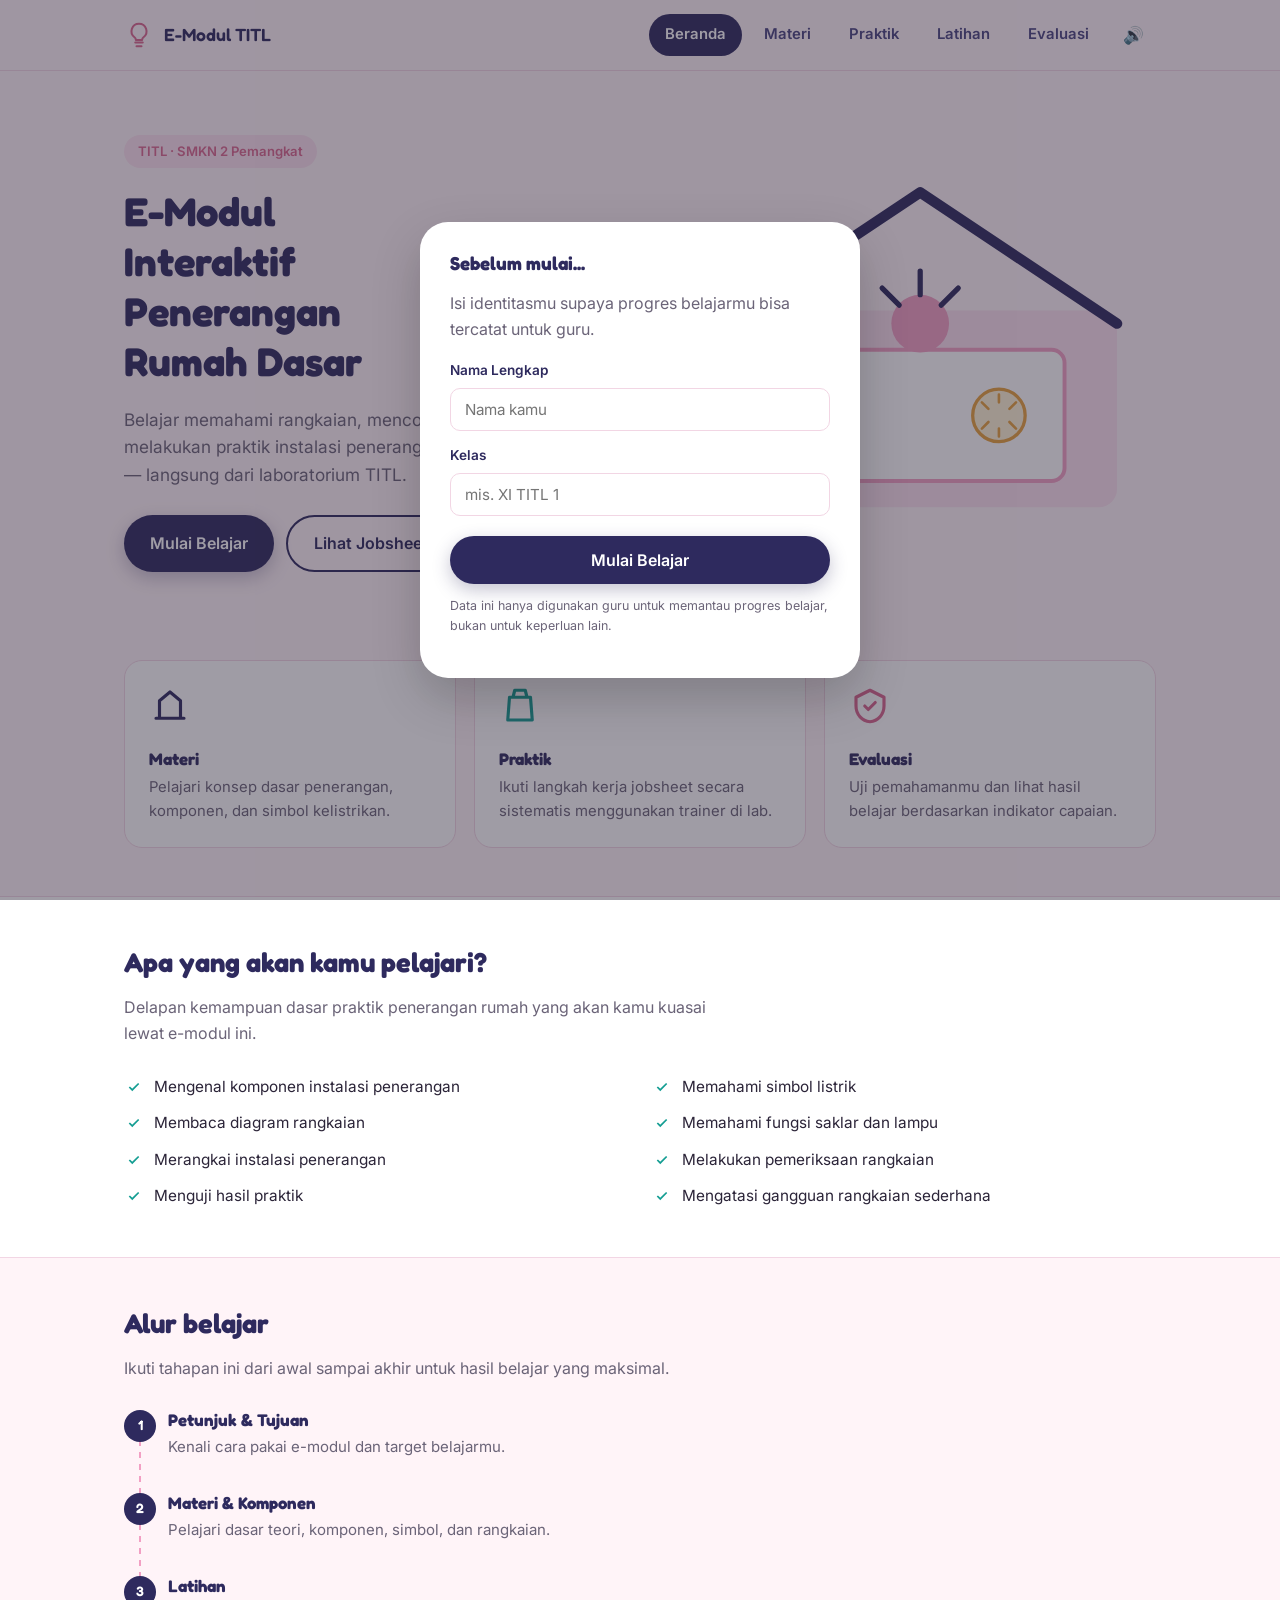
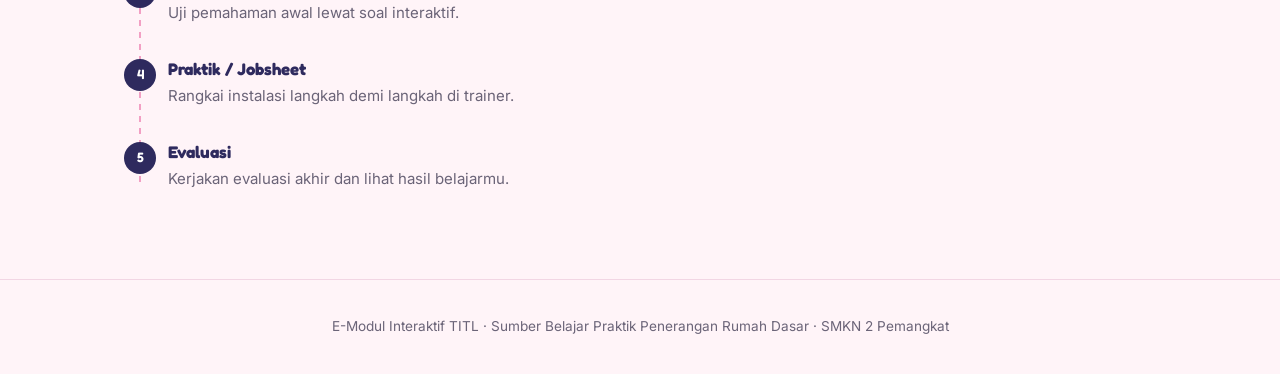
==== index.html @ ba4015e4 "Upload e-modul TITL" ====
<!DOCTYPE html>
<html lang="id">
<head>
<meta charset="UTF-8">
<meta name="viewport" content="width=device-width, initial-scale=1.0">
<title>E-Modul TITL — Penerangan Rumah Dasar</title>
<link rel="stylesheet" href="css/style.css">
</head>
<body>

<header class="site-header">
  <nav class="navbar">
    <a href="index.html" class="brand">
      <svg class="bulb" viewBox="0 0 24 24" fill="none"><path d="M9 18h6M10 21h4M12 3a6 6 0 00-3.6 10.8c.6.45 1.1 1.2 1.1 2.2h5c0-1 .5-1.75 1.1-2.2A6 6 0 0012 3z" stroke="#D9678F" stroke-width="1.6" stroke-linecap="round" stroke-linejoin="round"/></svg>
      E-Modul TITL
    </a>
    <button class="nav-toggle" aria-label="Buka menu"></button>
    <div class="nav-links">
      <a href="index.html">Beranda</a>
      <a href="materi.html">Materi</a>
      <a href="jobsheet.html">Praktik</a>
      <a href="latihan.html">Latihan</a>
      <a href="evaluasi.html">Evaluasi</a>
    </div>
  </nav>
</header>

<main>
  <!-- HERO -->
  <section class="hero">
    <div class="wrap hero-grid">
      <div>
        <span class="eyebrow-tag">TITL · SMKN 2 Pemangkat</span>
        <h1>E-Modul Interaktif Penerangan Rumah Dasar</h1>
        <p class="lead">Belajar memahami rangkaian, mencoba simulasi, dan melakukan praktik instalasi penerangan dengan lebih mudah — langsung dari laboratorium TITL.</p>
        <div class="btn-row">
          <a href="petunjuk.html" class="btn btn-primary">Mulai Belajar</a>
          <a href="jobsheet.html" class="btn btn-ghost">Lihat Jobsheet</a>
        </div>
      </div>
      <div>
        <svg viewBox="0 0 360 300" width="100%">
          <rect x="30" y="120" width="300" height="150" rx="14" fill="#FCE1EF"/>
          <path d="M30 130 L180 30 L330 130" fill="none" stroke="#2E2A5E" stroke-width="8" stroke-linecap="round" stroke-linejoin="round"/>
          <rect x="70" y="150" width="220" height="100" rx="10" fill="#fff" stroke="#F2A0C4" stroke-width="3"/>
          <circle cx="180" cy="130" r="22" fill="#F2A0C4"/>
          <path d="M180 108v-18M164 116l-13-13M196 116l13-13" stroke="#2E2A5E" stroke-width="4" stroke-linecap="round"/>
          <rect x="95" y="185" width="34" height="34" rx="6" fill="#FCE1EF" stroke="#2E2A5E" stroke-width="2.5"/>
          <circle cx="112" cy="202" r="6" fill="#2E2A5E"/>
          <circle cx="240" cy="200" r="20" fill="#FFF4D6" stroke="#E8A23D" stroke-width="2.5"/>
          <path d="M240 190v-6M232 195l-5-5M248 195l5-5M232 205l-5 5M248 205l5 5M240 210v6" stroke="#E8A23D" stroke-width="2" stroke-linecap="round"/>
        </svg>
      </div>
    </div>
  </section>

  <!-- INFO 3 KARTU -->
  <section class="section">
    <div class="wrap">
      <div class="info-grid">
        <div class="info-card">
          <svg class="ic" viewBox="0 0 24 24" fill="none"><path d="M4 19h16M6 19V9l6-5 6 5v10" stroke="#2E2A5E" stroke-width="1.8" stroke-linecap="round" stroke-linejoin="round"/></svg>
          <h3>Materi</h3>
          <p>Pelajari konsep dasar penerangan, komponen, dan simbol kelistrikan.</p>
        </div>
        <div class="info-card">
          <svg class="ic" viewBox="0 0 24 24" fill="none"><path d="M9 3h6l1 4H8l1-4zM6 7h12l1 13H5L6 7z" stroke="#159E93" stroke-width="1.8" stroke-linecap="round" stroke-linejoin="round"/></svg>
          <h3>Praktik</h3>
          <p>Ikuti langkah kerja jobsheet secara sistematis menggunakan trainer di lab.</p>
        </div>
        <div class="info-card">
          <svg class="ic" viewBox="0 0 24 24" fill="none"><path d="M9 12l2 2 4-4M12 3l8 4v5c0 5-3.5 8.5-8 9-4.5-.5-8-4-8-9V7l8-4z" stroke="#D9678F" stroke-width="1.8" stroke-linecap="round" stroke-linejoin="round"/></svg>
          <h3>Evaluasi</h3>
          <p>Uji pemahamanmu dan lihat hasil belajar berdasarkan indikator capaian.</p>
        </div>
      </div>
    </div>
  </section>

  <!-- APA YANG AKAN DIPELAJARI -->
  <section class="section section-alt">
    <div class="wrap">
      <div class="section-head">
        <h2>Apa yang akan kamu pelajari?</h2>
        <p>Delapan kemampuan dasar praktik penerangan rumah yang akan kamu kuasai lewat e-modul ini.</p>
      </div>
      <ul class="learn-list">
        <li>Mengenal komponen instalasi penerangan</li>
        <li>Memahami simbol listrik</li>
        <li>Membaca diagram rangkaian</li>
        <li>Memahami fungsi saklar dan lampu</li>
        <li>Merangkai instalasi penerangan</li>
        <li>Melakukan pemeriksaan rangkaian</li>
        <li>Menguji hasil praktik</li>
        <li>Mengatasi gangguan rangkaian sederhana</li>
      </ul>
    </div>
  </section>

  <!-- ALUR BELAJAR -->
  <section class="section">
    <div class="wrap">
      <div class="section-head">
        <h2>Alur belajar</h2>
        <p>Ikuti tahapan ini dari awal sampai akhir untuk hasil belajar yang maksimal.</p>
      </div>
      <div class="rail">
        <div class="rail-step" data-n="1"><h3>Petunjuk &amp; Tujuan</h3><p>Kenali cara pakai e-modul dan target belajarmu.</p></div>
        <div class="rail-step" data-n="2"><h3>Materi &amp; Komponen</h3><p>Pelajari dasar teori, komponen, simbol, dan rangkaian.</p></div>
        <div class="rail-step" data-n="3"><h3>Latihan</h3><p>Uji pemahaman awal lewat soal interaktif.</p></div>
        <div class="rail-step" data-n="4"><h3>Praktik / Jobsheet</h3><p>Rangkai instalasi langkah demi langkah di trainer.</p></div>
        <div class="rail-step" data-n="5"><h3>Evaluasi</h3><p>Kerjakan evaluasi akhir dan lihat hasil belajarmu.</p></div>
      </div>
    </div>
  </section>
</main>

<footer class="site-footer">
  <div class="wrap">E-Modul Interaktif TITL · Sumber Belajar Praktik Penerangan Rumah Dasar · SMKN 2 Pemangkat</div>
</footer>

<script>const PAGE_TAHAP = 'Beranda';</script>
<script src="js/main.js"></script>
<script src="js/sound.js"></script>
<script src="js/tracking.js"></script>
</body>
</html>
---- css/style.css ----
@import url('https://fonts.googleapis.com/css2?family=Fredoka:wght@500;600;700&family=Inter:wght@400;500;600;700&display=swap');

:root{
  --pink-bg:#FFF4F8;
  --pink-soft:#FCE1EF;
  --pink:#F2A0C4;
  --pink-deep:#D9678F;
  --indigo:#2E2A5E;
  --indigo-soft:#4A4580;
  --teal:#159E93;
  --amber:#E8A23D;
  --red:#D65B5B;
  --ink:#2B2438;
  --ink-soft:#6B6478;
  --paper:#FFFFFF;
  --line:#F2D6E4;
  --radius-s:10px;
  --radius-m:18px;
  --radius-l:28px;
  --shadow: 0 8px 24px rgba(120, 60, 95, 0.08);
}

*{box-sizing:border-box;}
html{scroll-behavior:smooth;}
body{
  margin:0;
  font-family:'Inter',sans-serif;
  background:var(--pink-bg);
  color:var(--ink);
  line-height:1.6;
  -webkit-font-smoothing:antialiased;
}
h1,h2,h3,h4{
  font-family:'Fredoka',sans-serif;
  color:var(--indigo);
  line-height:1.25;
  margin:0 0 .5em 0;
}
a{color:inherit;text-decoration:none;}
img{max-width:100%;display:block;}
button{font-family:inherit;cursor:pointer;}
:focus-visible{outline:3px solid var(--teal);outline-offset:2px;}

.wrap{max-width:1080px;margin:0 auto;padding:0 24px;}

/* ---------- NAVBAR ---------- */
.site-header{
  position:sticky;top:0;z-index:50;
  background:rgba(255,244,248,0.9);
  backdrop-filter:blur(10px);
  border-bottom:1px solid var(--line);
}
.navbar{
  max-width:1080px;margin:0 auto;padding:14px 24px;
  display:flex;align-items:center;justify-content:space-between;
}
.brand{display:flex;align-items:center;gap:10px;font-family:'Fredoka';font-weight:600;font-size:1.1rem;color:var(--indigo);}
.brand .bulb{width:30px;height:30px;flex:none;}
.nav-links{display:flex;gap:6px;align-items:center;}
.nav-links a{
  padding:9px 16px;border-radius:999px;font-weight:600;font-size:.93rem;color:var(--indigo-soft);
  transition:background .15s,color .15s;
}
.nav-links a:hover{background:var(--pink-soft);color:var(--indigo);}
.nav-links a.active{background:var(--indigo);color:#fff;}
.nav-toggle{display:none;background:none;border:none;padding:8px;}
.nav-toggle span,.nav-toggle::before,.nav-toggle::after{content:'';display:block;width:22px;height:2.5px;background:var(--indigo);border-radius:2px;margin:5px 0;transition:.2s;}

@media (max-width:760px){
  .nav-toggle{display:block;}
  .nav-links{
    position:absolute;top:100%;left:0;right:0;
    background:var(--paper);flex-direction:column;align-items:stretch;
    padding:10px 16px 16px;gap:2px;border-bottom:1px solid var(--line);
    display:none;
  }
  .nav-links.open{display:flex;}
  .nav-links a{padding:12px 14px;}
}

/* ---------- BUTTONS ---------- */
.btn{
  display:inline-flex;align-items:center;gap:8px;
  padding:14px 26px;border-radius:999px;border:none;
  font-weight:600;font-size:1rem;
  transition:transform .12s ease, box-shadow .12s ease;
}
.btn:active{transform:scale(.97);}
.btn-primary{background:var(--indigo);color:#fff;box-shadow:0 6px 18px rgba(46,42,94,.28);}
.btn-primary:hover{box-shadow:0 8px 22px rgba(46,42,94,.36);}
.btn-pink{background:var(--pink);color:var(--indigo);box-shadow:0 6px 18px rgba(217,103,143,.25);}
.btn-pink:hover{background:var(--pink-deep);color:#fff;}
.btn-ghost{background:transparent;color:var(--indigo);border:2px solid var(--indigo);}
.btn-ghost:hover{background:var(--indigo);color:#fff;}
.btn-sm{padding:9px 18px;font-size:.9rem;}
.btn[disabled]{opacity:.4;cursor:not-allowed;}
.btn-row{display:flex;gap:12px;flex-wrap:wrap;}

/* ---------- HERO ---------- */
.hero{padding:64px 0 40px;}
.hero-grid{display:grid;grid-template-columns:1.1fr 1fr;gap:40px;align-items:center;}
.eyebrow-tag{
  display:inline-flex;align-items:center;gap:8px;background:var(--pink-soft);color:var(--pink-deep);
  padding:6px 14px;border-radius:999px;font-weight:600;font-size:.82rem;margin-bottom:18px;
}
.hero h1{font-size:2.5rem;max-width:11ch;}
.hero p.lead{font-size:1.08rem;color:var(--ink-soft);max-width:46ch;margin-bottom:26px;}
@media(max-width:760px){
  .hero-grid{grid-template-columns:1fr;}
  .hero h1{font-size:1.9rem;max-width:none;}
}

/* ---------- SECTIONS ---------- */
.section{padding:48px 0;}
.section-head{margin-bottom:28px;}
.section-head h2{font-size:1.7rem;}
.section-head p{color:var(--ink-soft);max-width:60ch;}
.section-alt{background:var(--paper);border-top:1px solid var(--line);border-bottom:1px solid var(--line);}

/* ---------- INFO CARDS (3 col) ---------- */
.info-grid{display:grid;grid-template-columns:repeat(3,1fr);gap:18px;}
.info-card{
  background:var(--paper);border:1px solid var(--line);border-radius:var(--radius-m);
  padding:24px;
}
.info-card .ic{width:42px;height:42px;margin-bottom:14px;}
.info-card h3{font-size:1.05rem;margin-bottom:6px;}
.info-card p{color:var(--ink-soft);font-size:.93rem;margin:0;}
@media(max-width:760px){.info-grid{grid-template-columns:1fr;}}

/* ---------- CHECKLIST LEARN LIST ---------- */
.learn-list{list-style:none;margin:0;padding:0;display:grid;grid-template-columns:1fr 1fr;gap:12px 24px;}
.learn-list li{display:flex;gap:10px;align-items:flex-start;font-size:.96rem;}
.learn-list li::before{
  content:'';flex:none;width:20px;height:20px;margin-top:2px;border-radius:6px;
  background:var(--teal);
  -webkit-mask:url("data:image/svg+xml,%3Csvg xmlns='http://www.w3.org/2000/svg' viewBox='0 0 24 24' fill='none' stroke='white' stroke-width='3'%3E%3Cpath d='M4 12l5 5L20 6'/%3E%3C/svg%3E") no-repeat center/70%;
}
@media(max-width:600px){.learn-list{grid-template-columns:1fr;}}

/* ---------- TIMELINE (Petunjuk) ---------- */
.rail{position:relative;padding-left:44px;}
.rail::before{content:'';position:absolute;left:15px;top:6px;bottom:6px;width:2px;background:repeating-linear-gradient(var(--pink) 0 6px, transparent 6px 12px);}
.rail-step{position:relative;padding-bottom:34px;}
.rail-step:last-child{padding-bottom:0;}
.rail-step::before{
  content:attr(data-n);
  position:absolute;left:-44px;top:0;width:32px;height:32px;border-radius:50%;
  background:var(--indigo);color:#fff;font-family:'Fredoka';font-weight:600;font-size:.85rem;
  display:flex;align-items:center;justify-content:center;
}
.rail-step h3{font-size:1.05rem;margin-bottom:4px;}
.rail-step p{margin:0;color:var(--ink-soft);font-size:.94rem;}

/* ---------- TUJUAN LIST ---------- */
.goal-list{list-style:none;margin:0;padding:0;counter-reset:goal;}
.goal-list li{
  counter-increment:goal;position:relative;padding:16px 20px 16px 56px;
  background:var(--paper);border:1px solid var(--line);border-radius:var(--radius-s);margin-bottom:10px;
}
.goal-list li::before{
  content:counter(goal);position:absolute;left:16px;top:50%;transform:translateY(-50%);
  width:28px;height:28px;border-radius:50%;background:var(--pink-soft);color:var(--pink-deep);
  font-family:'Fredoka';font-weight:600;display:flex;align-items:center;justify-content:center;font-size:.85rem;
}

/* ---------- TABS ---------- */
.tabs{display:flex;gap:8px;flex-wrap:wrap;margin-bottom:28px;border-bottom:1px solid var(--line);padding-bottom:2px;}
.tab-btn{
  background:none;border:none;padding:10px 6px;font-weight:600;color:var(--ink-soft);
  border-bottom:3px solid transparent;font-size:.98rem;
}
.tab-btn.active{color:var(--indigo);border-color:var(--pink);}
.tab-panel{display:none;}
.tab-panel.active{display:block;animation:fade .25s ease;}
@keyframes fade{from{opacity:0;transform:translateY(4px);}to{opacity:1;transform:none;}}

/* ---------- COMPONENT CARDS (Materi 2) ---------- */
.comp-grid{display:grid;grid-template-columns:repeat(4,1fr);gap:14px;}
.comp-card{
  background:var(--paper);border:1px solid var(--line);border-radius:var(--radius-m);
  padding:20px 14px;text-align:center;transition:border-color .15s, transform .15s;
}
.comp-card:hover{border-color:var(--pink);transform:translateY(-3px);}
.comp-card .ic{width:38px;height:38px;margin:0 auto 10px;}
.comp-card span{font-weight:600;font-size:.9rem;}
@media(max-width:760px){.comp-grid{grid-template-columns:repeat(2,1fr);}}

/* ---------- MODAL ---------- */
.modal-overlay{
  position:fixed;inset:0;background:rgba(43,36,56,.45);display:none;
  align-items:center;justify-content:center;padding:20px;z-index:100;
}
.modal-overlay.open{display:flex;}
.modal-box{
  background:var(--paper);border-radius:var(--radius-l);max-width:440px;width:100%;
  padding:30px;position:relative;box-shadow:0 20px 50px rgba(0,0,0,.2);
}
.modal-close{position:absolute;top:16px;right:16px;background:var(--pink-soft);border:none;width:32px;height:32px;border-radius:50%;font-size:1.1rem;color:var(--indigo);}
.modal-box .ic-lg{width:52px;height:52px;margin-bottom:14px;}
.modal-box dl{margin:14px 0 0;}
.modal-box dt{font-weight:700;color:var(--indigo-soft);font-size:.82rem;text-transform:uppercase;letter-spacing:.03em;margin-top:12px;}
.modal-box dd{margin:2px 0 0;color:var(--ink);}

/* ---------- SYMBOL FLOW (Kenali Simbol) ---------- */
.symbol-grid{display:grid;grid-template-columns:repeat(3,1fr);gap:16px;}
.symbol-card{background:var(--paper);border:1px solid var(--line);border-radius:var(--radius-m);padding:18px;text-align:center;}
.symbol-card .sym-box{
  background:var(--pink-bg);border:1.5px dashed var(--pink);border-radius:var(--radius-s);
  padding:16px;margin-bottom:12px;
}
.symbol-card .sym-box svg{width:56px;height:56px;}
.symbol-card h4{font-size:.98rem;margin-bottom:4px;}
.symbol-card p{font-size:.85rem;color:var(--ink-soft);margin:0;}
@media(max-width:760px){.symbol-grid{grid-template-columns:1fr 1fr;}}

/* ---------- CIRCUIT DIAGRAM ---------- */
.circuit-panel{
  background:var(--indigo);border-radius:var(--radius-l);padding:34px;color:#fff;
  display:grid;grid-template-columns:1fr 1fr;gap:30px;align-items:center;
}
@media(max-width:800px){.circuit-panel{grid-template-columns:1fr;}}
.circuit-svg-wrap{background:rgba(255,255,255,.06);border-radius:var(--radius-m);padding:20px;}
.circuit-info h3{color:#fff;}
.circuit-info p{color:rgba(255,255,255,.75);font-size:.95rem;}
#circuitInfoBox{
  background:rgba(255,255,255,.1);border-radius:var(--radius-s);padding:14px 16px;margin-top:14px;
  font-size:.92rem;min-height:52px;
}
.node-clickable{cursor:pointer;}
.node-clickable:hover rect, .node-clickable:hover circle{stroke:var(--pink);stroke-width:3;}

/* ---------- SIMULATION ---------- */
.sim-panel{background:var(--paper);border:1px solid var(--line);border-radius:var(--radius-l);padding:28px;}
.sim-comp-row{display:flex;gap:10px;flex-wrap:wrap;margin:16px 0;}
.sim-comp{
  background:var(--pink-soft);border:2px solid transparent;border-radius:999px;padding:9px 18px;
  font-weight:600;font-size:.9rem;color:var(--pink-deep);
}
.sim-comp.picked{background:var(--indigo);color:#fff;}
.sim-slots{display:flex;gap:10px;flex-wrap:wrap;align-items:center;margin:18px 0;}
.sim-slot{
  min-width:110px;height:46px;border:2px dashed var(--line);border-radius:var(--radius-s);
  display:flex;align-items:center;justify-content:center;font-size:.85rem;color:var(--ink-soft);font-weight:600;background:var(--pink-bg);
}
.sim-slot.filled{border-style:solid;border-color:var(--indigo);background:var(--indigo);color:#fff;}
.sim-arrow{color:var(--pink-deep);font-weight:700;}
.result-box{margin-top:16px;padding:14px 18px;border-radius:var(--radius-s);font-weight:600;display:none;}
.result-box.show{display:block;}
.result-ok{background:#E4F6E9;color:#227A47;}
.result-bad{background:#FBE7E7;color:var(--red);}

/* ---------- JOBSHEET ---------- */
.job-meta{display:grid;grid-template-columns:repeat(2,1fr);gap:16px;margin-bottom:26px;}
.job-meta .box{background:var(--paper);border:1px solid var(--line);border-radius:var(--radius-m);padding:20px;}
.job-meta h4{margin-bottom:10px;font-size:.95rem;color:var(--indigo-soft);text-transform:uppercase;letter-spacing:.03em;}
.job-meta ul{margin:0;padding-left:18px;color:var(--ink-soft);font-size:.92rem;}
.safety-note{
  background:#FFF4E4;border:1px solid #F3D9A6;color:#8A5A11;border-radius:var(--radius-s);
  padding:14px 18px;font-size:.9rem;font-weight:600;display:flex;gap:10px;align-items:flex-start;margin-bottom:26px;
}
.stepper{background:var(--paper);border:1px solid var(--line);border-radius:var(--radius-l);padding:32px;}
.stepper-head{display:flex;justify-content:space-between;align-items:center;margin-bottom:18px;}
.stepper-head .step-count{font-weight:700;color:var(--pink-deep);font-size:.9rem;}
.progress-track{height:6px;background:var(--pink-soft);border-radius:99px;margin-bottom:26px;overflow:hidden;}
.progress-fill{height:100%;background:var(--pink);border-radius:99px;transition:width .3s ease;}
.step-view{display:flex;gap:24px;align-items:center;}
.step-illust{flex:none;width:120px;height:120px;background:var(--pink-bg);border-radius:var(--radius-m);display:flex;align-items:center;justify-content:center;}
.step-illust svg{width:64px;height:64px;}
.step-text h3{font-size:1.15rem;}
.step-text p{color:var(--ink-soft);margin:0;}
@media(max-width:600px){.step-view{flex-direction:column;text-align:center;}}

/* checklist */
.check-list{list-style:none;margin:0;padding:0;}
.check-item{
  display:flex;gap:12px;align-items:center;background:var(--paper);border:1px solid var(--line);
  border-radius:var(--radius-s);padding:14px 16px;margin-bottom:10px;cursor:pointer;font-weight:500;
}
.check-item input{width:20px;height:20px;accent-color:var(--indigo);flex:none;}
.check-item.checked{border-color:var(--teal);background:#F1FBF9;}

/* troubleshooting */
.trouble-card{background:var(--paper);border:1px solid var(--line);border-radius:var(--radius-m);padding:22px;margin-bottom:14px;}
.trouble-card h4{margin-bottom:10px;}
.trouble-card ol{margin:0;padding-left:20px;color:var(--ink-soft);}
.trouble-tip{background:var(--pink-soft);color:var(--pink-deep);border-radius:var(--radius-s);padding:12px 16px;margin-top:12px;font-weight:600;font-size:.9rem;}

/* ---------- QUIZ ---------- */
.quiz-card{background:var(--paper);border:1px solid var(--line);border-radius:var(--radius-l);padding:30px;}
.quiz-progress{display:flex;justify-content:space-between;font-size:.85rem;color:var(--ink-soft);margin-bottom:8px;font-weight:600;}
.quiz-type-tag{display:inline-block;background:var(--pink-soft);color:var(--pink-deep);padding:4px 12px;border-radius:999px;font-size:.78rem;font-weight:700;margin-bottom:14px;}
.quiz-question{font-size:1.2rem;margin-bottom:20px;font-family:'Fredoka';color:var(--indigo);}
.quiz-options{display:grid;gap:10px;}
.quiz-opt{
  text-align:left;background:var(--pink-bg);border:2px solid transparent;border-radius:var(--radius-s);
  padding:14px 16px;font-size:.96rem;font-weight:500;color:var(--ink);
}
.quiz-opt:hover{border-color:var(--pink);}
.quiz-opt.correct{background:#E4F6E9;border-color:#3FA463;color:#1D5E36;}
.quiz-opt.wrong{background:#FBE7E7;border-color:var(--red);color:#8C2F2F;}
.quiz-feedback{margin-top:16px;padding:14px 16px;border-radius:var(--radius-s);font-weight:600;display:none;}
.quiz-feedback.show{display:block;}
.match-grid{display:grid;grid-template-columns:1fr 1fr;gap:24px;}
.match-col h5{font-size:.85rem;text-transform:uppercase;color:var(--ink-soft);margin-bottom:10px;}
.match-item{
  background:var(--pink-bg);border:2px solid transparent;border-radius:var(--radius-s);
  padding:12px 14px;margin-bottom:8px;font-weight:600;font-size:.92rem;
}
.match-item.selected{border-color:var(--indigo);}
.match-item.matched{background:#E4F6E9;color:#1D5E36;}
.match-item.wrong-flash{background:#FBE7E7;}
@media(max-width:600px){.match-grid{grid-template-columns:1fr;}}

/* ---------- EVALUASI RESULT ---------- */
.score-panel{background:var(--indigo);border-radius:var(--radius-l);padding:36px;color:#fff;text-align:center;}
.score-num{font-family:'Fredoka';font-size:3.2rem;font-weight:700;}
.indicator-list{margin-top:24px;display:grid;gap:14px;text-align:left;}
.indicator-row{display:grid;grid-template-columns:110px 1fr 42px;gap:12px;align-items:center;font-size:.9rem;}
.indicator-track{height:8px;background:rgba(255,255,255,.2);border-radius:99px;overflow:hidden;}
.indicator-fill{height:100%;background:var(--pink);border-radius:99px;}

/* ---------- FOOTER ---------- */
.site-footer{padding:36px 0;text-align:center;color:var(--ink-soft);font-size:.85rem;border-top:1px solid var(--line);margin-top:40px;}

/* ---------- SCROLL REVEAL ---------- */
.reveal{opacity:0;transform:translateY(16px);transition:opacity .55s ease, transform .55s ease;}
.reveal-in{opacity:1;transform:none;}
@media (prefers-reduced-motion: reduce){
  .reveal{opacity:1;transform:none;transition:none;}
}

/* ---------- HINT (petunjuk opsional) ---------- */
.hint-btn{
  background:none;border:none;color:var(--pink-deep);font-weight:700;font-size:.85rem;
  padding:6px 0;display:inline-flex;align-items:center;gap:6px;margin-bottom:10px;
}
.hint-box{
  display:none;background:var(--pink-soft);color:var(--pink-deep);border-radius:var(--radius-s);
  padding:12px 16px;font-size:.9rem;font-weight:500;margin-bottom:16px;
}
.hint-box.show{display:block;animation:fade .2s ease;}

/* ---------- GLOWING LAMP (simulasi sukses) ---------- */
.lamp-glow{filter:drop-shadow(0 0 0 rgba(232,162,61,0));transition:filter .4s ease;}
.lamp-glow.on{filter:drop-shadow(0 0 14px rgba(232,162,61,.85));}
@keyframes pulseGlow{
  0%,100%{filter:drop-shadow(0 0 8px rgba(232,162,61,.6));}
  50%{filter:drop-shadow(0 0 18px rgba(232,162,61,1));}
}
.lamp-glow.on svg{animation:pulseGlow 1.4s ease-in-out infinite;}

/* ---------- VIDEO ---------- */
.video-wrap{
  position:relative;background:var(--indigo);border-radius:var(--radius-l);overflow:hidden;
  aspect-ratio:16/9;display:flex;align-items:center;justify-content:center;
}
.video-wrap video{width:100%;height:100%;object-fit:cover;display:block;}
.video-placeholder{color:rgba(255,255,255,.75);text-align:center;padding:30px;font-size:.92rem;}
.video-placeholder svg{width:44px;height:44px;margin:0 auto 12px;opacity:.7;}

/* ---------- MISC ---------- */
.center{text-align:center;}
.muted{color:var(--ink-soft);}
.divider-dot{color:var(--pink);}
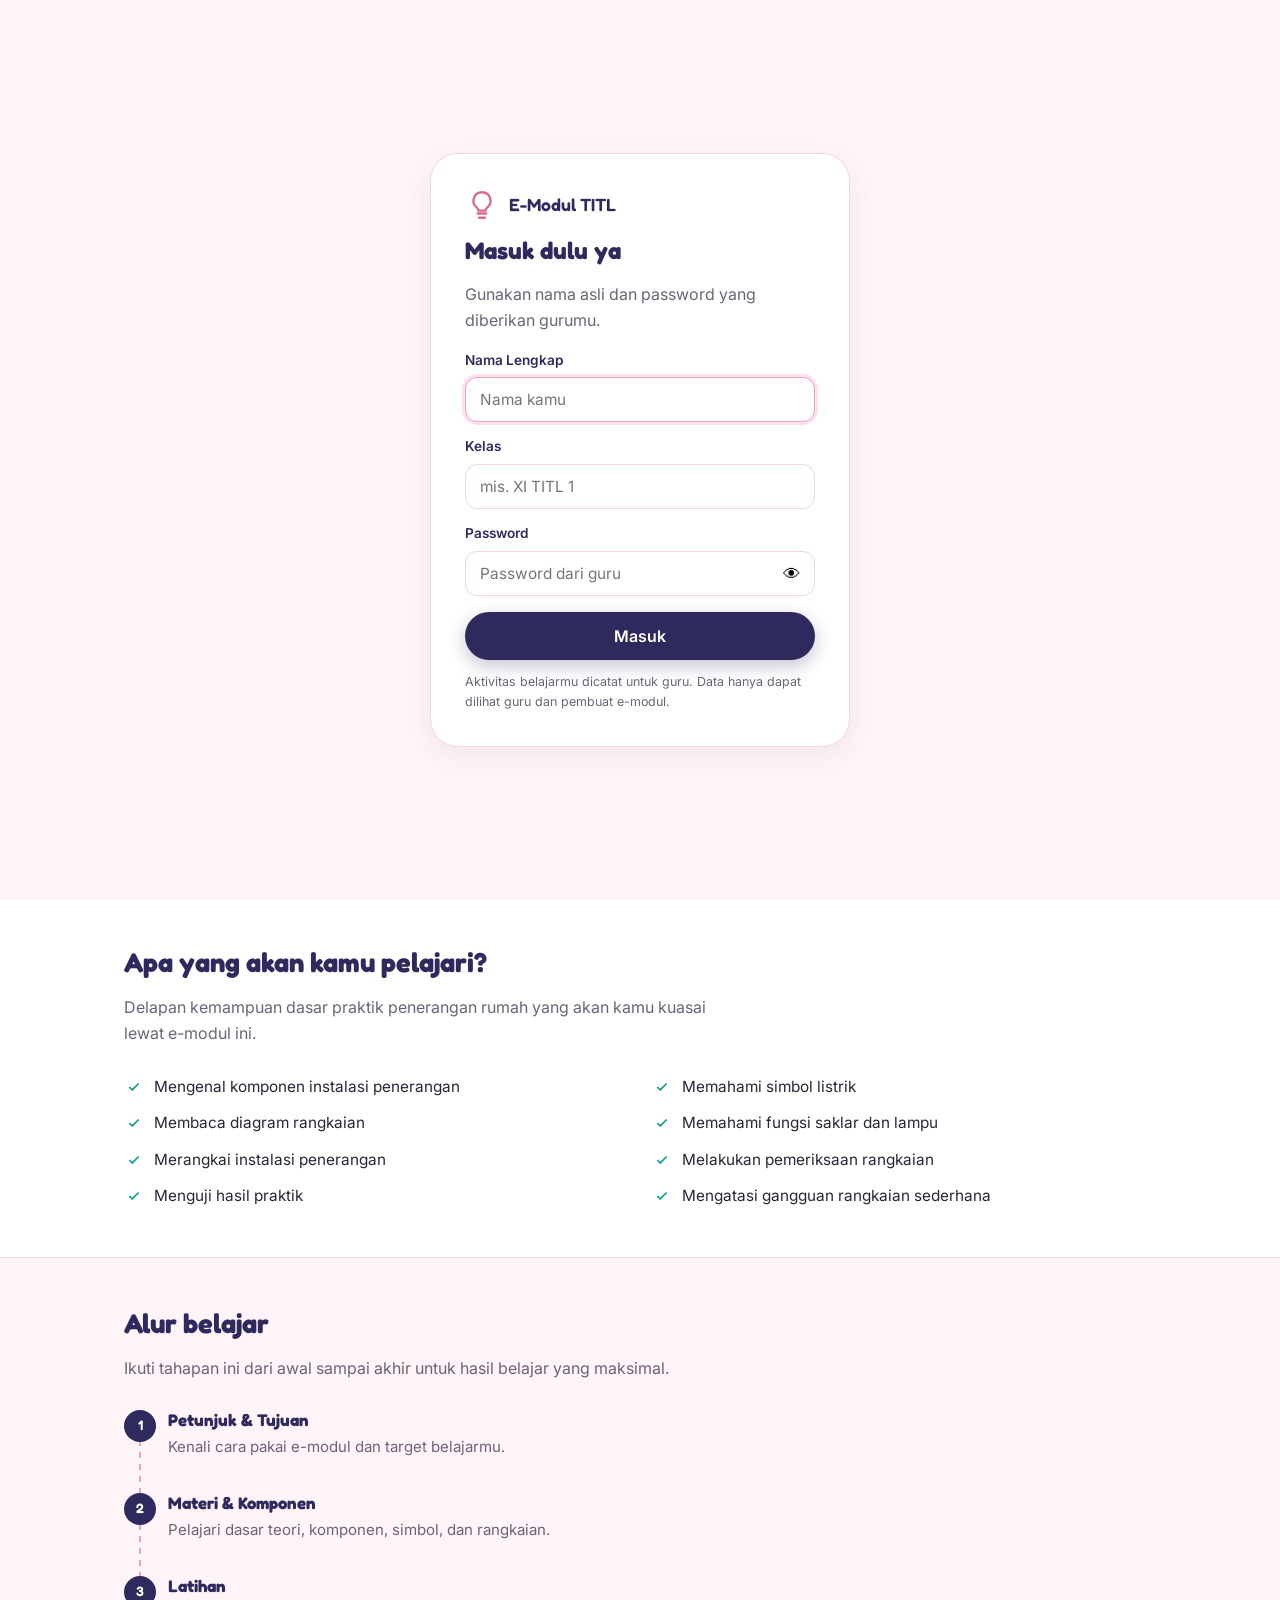
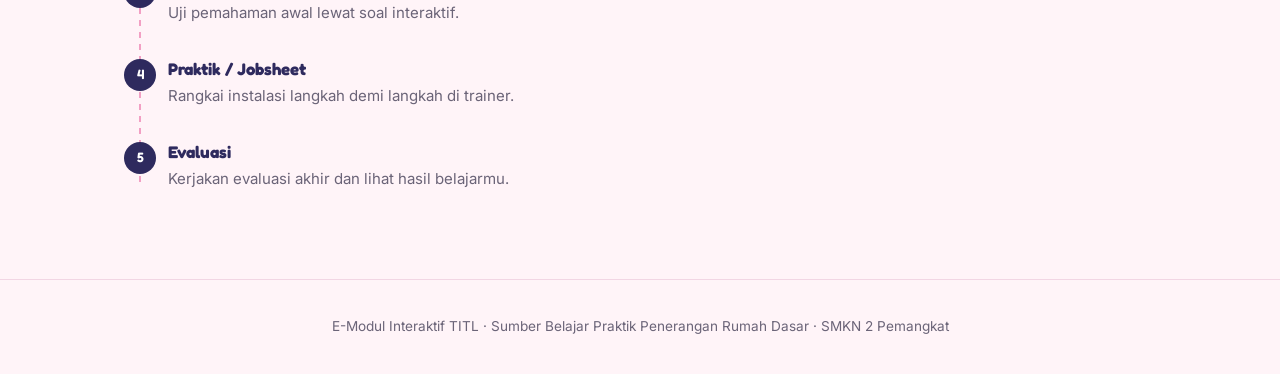
==== commit 449684f5: "Update revisi: login, simulasi, soal C1-C6" ====
--- a/index.html
+++ b/index.html
@@ -5,6 +5,7 @@
 <meta name="viewport" content="width=device-width, initial-scale=1.0">
 <title>E-Modul TITL — Penerangan Rumah Dasar</title>
 <link rel="stylesheet" href="css/style.css">
+<link rel="stylesheet" href="css/extra.css">
 </head>
 <body>
 
@@ -120,6 +121,7 @@
 </footer>
 
 <script>const PAGE_TAHAP = 'Beranda';</script>
+<script src="js/config.js"></script>
 <script src="js/main.js"></script>
 <script src="js/sound.js"></script>
 <script src="js/tracking.js"></script>
--- a/css/extra.css
+++ b/css/extra.css
@@ -0,0 +1,134 @@
+/* ====== EXTRA — fitur revisi (login, audio, kuis C1-C6, diagram, simulator, jobsheet PDF) ====== */
+
+/* ---------- LOGIN ---------- */
+.login-screen{position:fixed;inset:0;z-index:1000;background:var(--pink-bg);display:flex;align-items:center;justify-content:center;padding:20px;overflow:auto;}
+.login-card{background:var(--paper);border:1px solid var(--line);border-radius:var(--radius-l);box-shadow:var(--shadow);padding:34px;width:100%;max-width:420px;}
+.login-brand{display:flex;align-items:center;gap:10px;font-family:'Fredoka';font-weight:600;color:var(--indigo);font-size:1.1rem;margin-bottom:14px;}
+.login-card h2{font-size:1.5rem;margin-bottom:4px;}
+.login-card label{display:block;font-weight:600;font-size:.85rem;color:var(--indigo);margin:14px 0 6px;}
+.login-card input{width:100%;padding:12px 14px;border-radius:12px;border:1.5px solid var(--line);font-family:inherit;font-size:.96rem;background:#fff;}
+.login-card input:focus{outline:none;border-color:var(--pink);box-shadow:0 0 0 3px rgba(242,160,196,.3);}
+.pass-row{position:relative;}
+.pass-row input{padding-right:46px;}
+.pass-row button{position:absolute;right:6px;top:50%;transform:translateY(-50%);background:none;border:none;font-size:1.1rem;padding:6px 8px;}
+.login-msg{display:none;margin:14px 0 4px;padding:10px 14px;border-radius:10px;background:#FBE7E7;color:#8C2F2F;font-size:.88rem;font-weight:600;}
+.login-msg.show{display:block;}
+.login-card .btn{margin-top:16px;}
+
+/* ---------- TOMBOL AUDIO NAVBAR ---------- */
+.nav-icon-btn{background:none;border:none;font-size:1.05rem;padding:9px 10px;border-radius:999px;}
+.nav-icon-btn:hover{background:var(--pink-soft);}
+.nav-icon-btn.muted{opacity:.55;}
+
+/* ---------- KUIS ---------- */
+.quiz-meta{display:flex;gap:8px;align-items:center;flex-wrap:wrap;margin-bottom:14px;}
+.quiz-meta .quiz-type-tag{margin-bottom:0;}
+.bloom-chip{display:inline-block;padding:4px 12px;border-radius:999px;font-size:.78rem;font-weight:700;border:1px solid;}
+.quiz-opt.selected{border-color:var(--indigo);background:#ECE9F8;}
+.symbol-view{background:var(--pink-bg);border:1.5px dashed var(--pink);border-radius:14px;padding:18px;margin-bottom:18px;width:120px;}
+.order-wrap{display:grid;grid-template-columns:1fr 1fr;gap:20px;margin-bottom:12px;}
+.order-col h5{font-size:.8rem;text-transform:uppercase;color:var(--ink-soft);margin:0 0 10px;letter-spacing:.03em;}
+.order-pool{display:grid;gap:8px;}
+.order-answer{margin:0;padding-left:22px;display:grid;gap:8px;min-height:44px;}
+.order-answer li::marker{font-weight:700;color:var(--pink-deep);}
+.order-item{width:100%;text-align:left;background:var(--pink-bg);border:2px solid transparent;border-radius:var(--radius-s);padding:10px 12px;font-size:.9rem;font-weight:500;color:var(--ink);}
+.order-item:hover{border-color:var(--pink);}
+.order-item.picked{background:#ECE9F8;border-color:var(--indigo-soft);}
+.order-item.correct{background:#E4F6E9;border-color:#3FA463;color:#1D5E36;}
+.order-item.wrong{background:#FBE7E7;border-color:var(--red);color:#8C2F2F;}
+@media(max-width:640px){.order-wrap{grid-template-columns:1fr;}}
+.res-h{margin:22px 0 10px;color:#fff;font-size:.95rem;text-align:left;}
+.score-panel .indicator-row{grid-template-columns:150px 1fr 44px;}
+
+/* ---------- DIAGRAM + NARATOR ---------- */
+.seg{display:inline-flex;background:rgba(255,255,255,.12);border-radius:999px;padding:3px;margin-bottom:14px;flex-wrap:wrap;}
+.seg button{background:none;border:none;color:rgba(255,255,255,.75);padding:7px 14px;border-radius:999px;font-weight:600;font-size:.85rem;}
+.seg button.active{background:var(--pink);color:var(--indigo);}
+.narr-controls{display:flex;gap:8px;flex-wrap:wrap;align-items:center;margin:12px 0;}
+.narr-controls select{background:rgba(255,255,255,.14);color:#fff;border:1px solid rgba(255,255,255,.3);border-radius:999px;padding:7px 10px;font-family:inherit;font-size:.82rem;}
+.narr-controls select option{color:#222;}
+.step-chips{display:flex;gap:6px;flex-wrap:wrap;margin:8px 0;}
+.step-chip{width:34px;height:34px;border-radius:50%;border:1.5px solid rgba(255,255,255,.4);background:none;color:#fff;font-weight:700;font-size:.85rem;}
+.step-chip.active{background:var(--pink);border-color:var(--pink);color:var(--indigo);}
+.step-chip.done{background:rgba(255,255,255,.18);}
+.narr-caption{background:rgba(255,255,255,.1);border-radius:var(--radius-s);padding:14px 16px;font-size:.95rem;min-height:84px;line-height:1.55;}
+.narr-caption .cap-tag{display:inline-block;font-size:.72rem;font-weight:700;letter-spacing:.04em;text-transform:uppercase;color:var(--pink);margin-bottom:4px;}
+.narr-note{font-size:.78rem;color:rgba(255,255,255,.6);margin-top:8px;}
+.speaking-dot{display:inline-block;width:8px;height:8px;border-radius:50%;background:var(--pink);margin-right:6px;animation:blink 1s infinite;}
+@keyframes blink{50%{opacity:.25;}}
+.dg-comp rect,.dg-comp circle.body{fill:#3A356F;stroke:#fff;stroke-width:1.5;transition:fill .3s,stroke .3s;}
+.dg-comp text{fill:#fff;font-family:Fredoka,sans-serif;font-size:12px;text-anchor:middle;pointer-events:none;}
+.dg-comp{cursor:pointer;}
+.dg-comp.focus rect,.dg-comp.focus circle.body{fill:#5B4FA8;stroke:var(--pink);stroke-width:3;animation:pulseStroke 1.1s ease-in-out infinite;}
+@keyframes pulseStroke{50%{stroke-width:5;}}
+.dg-wire{fill:none;stroke:#8A84B8;stroke-width:3;stroke-linecap:round;stroke-linejoin:round;transition:stroke .4s;}
+.dg-wire.live{stroke:var(--pink);filter:drop-shadow(0 0 4px rgba(242,160,196,.8));}
+.dg-label{fill:#fff;font-family:Fredoka,sans-serif;font-size:13px;text-anchor:middle;}
+.dg-label.focus{fill:var(--pink);font-weight:700;}
+.dg-glow{fill:#E8A23D;opacity:0;transition:opacity .4s;}
+.dg-glow.on{opacity:.75;}
+.dg-dot{fill:#FFD54F;filter:drop-shadow(0 0 5px #FFD54F);}
+
+/* ---------- SIMULATOR ---------- */
+.sim-wrap{background:var(--paper);border:1px solid var(--line);border-radius:var(--radius-l);padding:22px;}
+.sim-top{display:flex;gap:10px;flex-wrap:wrap;align-items:center;justify-content:space-between;margin-bottom:12px;}
+.sim-levels{display:flex;gap:8px;flex-wrap:wrap;}
+.sim-levels button{background:var(--pink-bg);border:2px solid transparent;border-radius:999px;padding:8px 16px;font-weight:600;font-size:.88rem;color:var(--indigo-soft);}
+.sim-levels button.active{background:var(--indigo);color:#fff;}
+.sim-levels button.done::after{content:' ✓';color:#7CE0A8;}
+.sim-actions{display:flex;gap:8px;flex-wrap:wrap;}
+.sim-goal{background:var(--pink-soft);color:var(--pink-deep);border-radius:var(--radius-s);padding:10px 14px;font-size:.9rem;font-weight:600;margin-bottom:12px;}
+.sim-board-wrap{border-radius:var(--radius-m);overflow:hidden;border:2px solid #A7864F;position:relative;}
+.sim-board-wrap svg{display:block;width:100%;height:auto;}
+.sim-board-wrap.shake{animation:shake .45s;}
+@keyframes shake{20%{transform:translateX(-6px);}40%{transform:translateX(6px);}60%{transform:translateX(-4px);}80%{transform:translateX(4px);}}
+.terminal{cursor:pointer;}
+.terminal .t-dot{fill:#E8A23D;stroke:#7A5A1A;stroke-width:2;transition:fill .15s;}
+.terminal:hover .t-dot{fill:#FFD54F;}
+.terminal.selected .t-dot{fill:var(--pink);stroke:var(--indigo);}
+.terminal .t-ring{fill:none;stroke:var(--pink);stroke-width:3;opacity:0;}
+.terminal.hinted .t-ring{opacity:1;animation:ringPulse 1s ease-in-out infinite;}
+@keyframes ringPulse{50%{transform-box:fill-box;transform-origin:center;transform:scale(1.5);opacity:.3;}}
+.t-label{font-family:Inter,sans-serif;font-size:11px;font-weight:700;fill:#2B2438;pointer-events:none;}
+.wire-vis{fill:none;stroke-width:5;stroke-linecap:round;stroke-linejoin:round;pointer-events:none;}
+.wire-hit{fill:none;stroke:transparent;stroke-width:16;cursor:pointer;}
+.wire-g:hover .wire-vis{stroke-width:7;opacity:.85;}
+.wire-vis.flow{stroke-dasharray:10 8;animation:flow .6s linear infinite;}
+@keyframes flow{to{stroke-dashoffset:-18;}}
+.toggle-hit{cursor:pointer;}
+.lamp-bulb{transition:fill .25s;}
+.sim-status{margin-top:12px;border-radius:var(--radius-s);padding:12px 16px;font-size:.92rem;font-weight:500;line-height:1.5;}
+.sim-status strong{display:block;margin-bottom:2px;}
+.sim-status.info{background:#EEF0FB;color:#34408A;}
+.sim-status.ok{background:#E4F6E9;color:#1D5E36;}
+.sim-status.warn{background:#FFF4E4;color:#8A5A11;}
+.sim-status.bad{background:#FBE7E7;color:#8C2F2F;}
+.sim-missions{display:flex;gap:8px;flex-wrap:wrap;margin-top:12px;}
+.mission{font-size:.8rem;font-weight:600;border-radius:999px;padding:6px 12px;background:var(--pink-bg);color:var(--ink-soft);border:1px solid var(--line);}
+.mission.ok{background:#E4F6E9;color:#1D5E36;border-color:#B9E3C6;}
+.mission.ok::before{content:'✓ ';}
+.mission:not(.ok)::before{content:'○ ';}
+.sim-help{font-size:.82rem;color:var(--ink-soft);margin:10px 0 0;}
+
+/* ---------- JOBSHEET PDF ---------- */
+.pdf-box{border:1px solid var(--line);border-radius:var(--radius-m);overflow:hidden;background:var(--paper);}
+.pdf-bar{display:flex;gap:10px;align-items:center;justify-content:space-between;flex-wrap:wrap;padding:12px 16px;background:var(--pink-soft);}
+.pdf-bar strong{color:var(--indigo);}
+.pdf-frame{width:100%;height:80vh;min-height:480px;border:none;display:block;background:#f4f4f4;}
+.pdf-missing{padding:34px 24px;text-align:center;color:var(--ink-soft);font-size:.92rem;}
+.pdf-missing code{background:var(--pink-bg);padding:2px 8px;border-radius:6px;color:var(--pink-deep);}
+.pdf-tip{font-size:.82rem;color:var(--ink-soft);padding:10px 16px;border-top:1px solid var(--line);}
+
+/* ---------- FOTO KOMPONEN ---------- */
+.comp-card .ic-photo{width:100%;height:96px;margin:0 auto 10px;border-radius:12px;overflow:hidden;background:var(--pink-bg);}
+.comp-card .ic-photo img,.modal-ic .ic-photo img{width:100%;height:100%;object-fit:cover;display:block;}
+.modal-ic{margin-bottom:14px;}
+.modal-ic .ic-lg{width:52px;height:52px;}
+.modal-ic .ic-photo.big{width:100%;height:190px;border-radius:14px;overflow:hidden;background:var(--pink-bg);}
+
+/* Papan simulator di HP: ukuran minimum agar terminal mudah diketuk, bisa digeser */
+@media (max-width:760px){
+  .sim-board-wrap{overflow-x:auto;-webkit-overflow-scrolling:touch;}
+  .sim-board-wrap svg{min-width:660px;}
+  .sim-help::before{content:'👆 Geser papan ke kiri/kanan bila perlu. ';font-weight:700;}
+}
